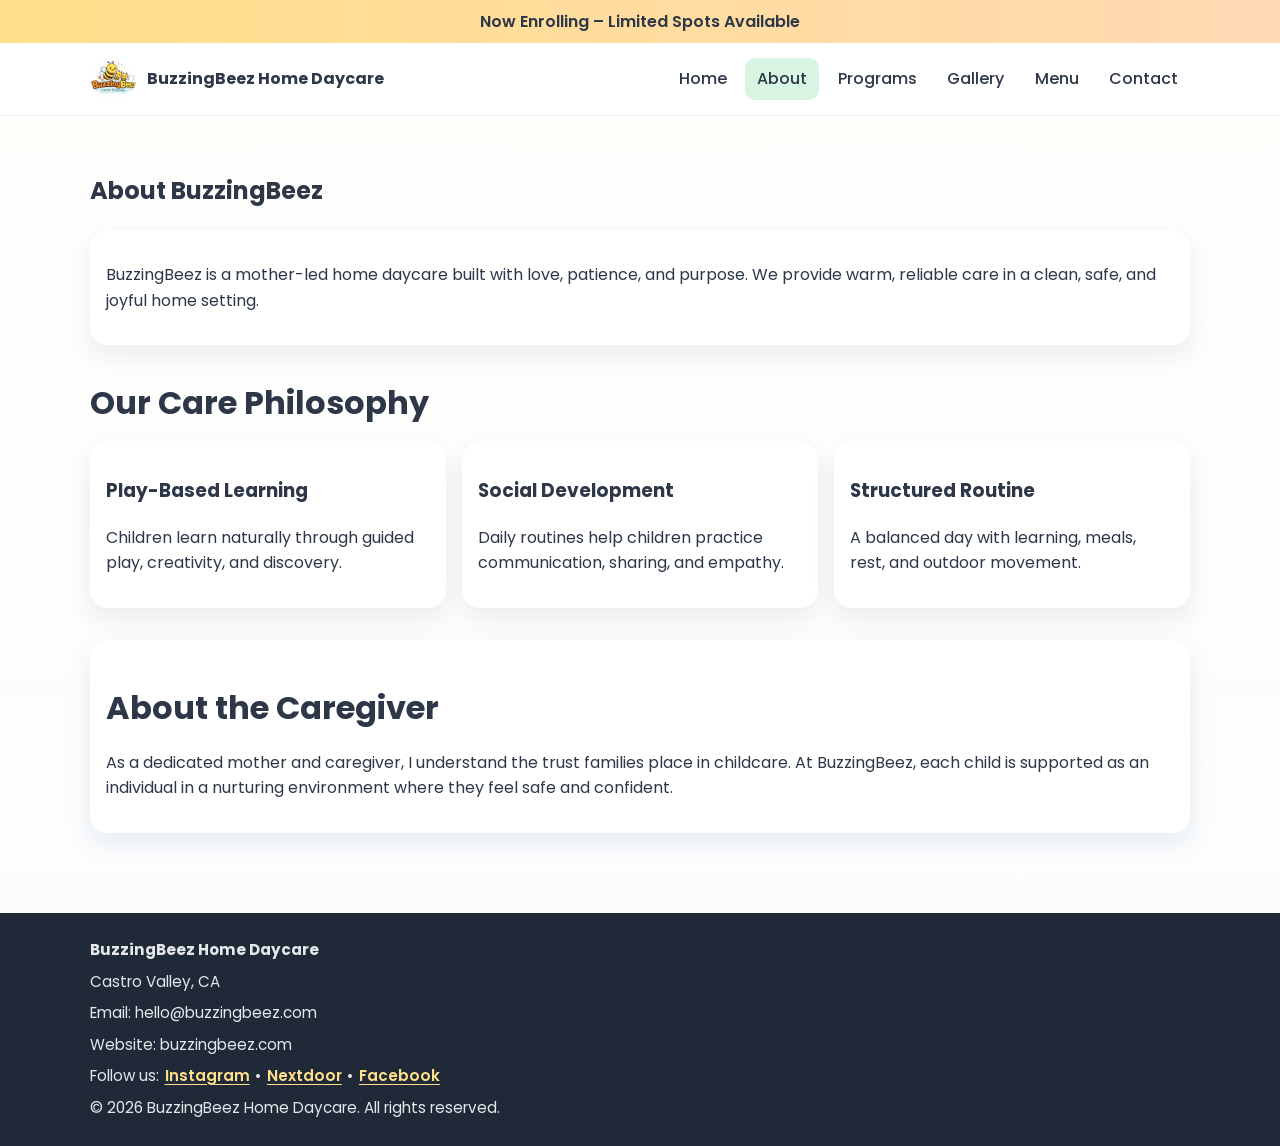
==== about.html @ f4328c12 "Add Facebook link to site footer" ====
<!doctype html><html lang="en"><head><meta charset="UTF-8" /><meta name="viewport" content="width=device-width,initial-scale=1" />
<title>About | BuzzingBeez Home Daycare</title><meta name="description" content="Learn about our philosophy and caregiver at BuzzingBeez Home Daycare." /><meta name="keywords" content="daycare, Castro Valley daycare, home daycare" />
<link rel="preconnect" href="https://fonts.googleapis.com"><link rel="preconnect" href="https://fonts.gstatic.com" crossorigin><link href="https://fonts.googleapis.com/css2?family=Poppins:wght@400;500;600;700&display=swap" rel="stylesheet"><link rel="stylesheet" href="styles.css" /><!-- Google tag (gtag.js) -->
<script async src="https://www.googletagmanager.com/gtag/js?id=G-1Y5N1Q3XLL"></script>
<script>
  window.dataLayer = window.dataLayer || [];
  function gtag(){dataLayer.push(arguments);}
  gtag('js', new Date());

  gtag('config', 'G-1Y5N1Q3XLL');
</script></head><body>
<div class="banner">Now Enrolling – Limited Spots Available</div><header class="site-header"><div class="container header-inner"><a class="brand" href="index.html"><img src="assets/logo.png" alt="BuzzingBeez logo"><span>BuzzingBeez Home Daycare</span></a><button class="menu-toggle" aria-label="Open menu" aria-expanded="false">☰</button><nav class="nav-links"><a  href="index.html">Home</a><a class="active" href="about.html">About</a><a  href="programs.html">Programs</a><a  href="gallery.html">Gallery</a><a  href="menu.html">Menu</a><a  href="contact.html">Contact</a></nav></div></header><main class="container"><section class="section fade-in"><h1>About BuzzingBeez</h1><div class="card"><p>BuzzingBeez is a mother-led home daycare built with love, patience, and purpose. We provide warm, reliable care in a clean, safe, and joyful home setting.</p></div></section><section class="section fade-in"><h2>Our Care Philosophy</h2><div class="grid cols-3"><article class="card"><h3>Play-Based Learning</h3><p>Children learn naturally through guided play, creativity, and discovery.</p></article><article class="card"><h3>Social Development</h3><p>Daily routines help children practice communication, sharing, and empathy.</p></article><article class="card"><h3>Structured Routine</h3><p>A balanced day with learning, meals, rest, and outdoor movement.</p></article></div></section><section class="section fade-in"><div class="card"><h2>About the Caregiver</h2><p>As a dedicated mother and caregiver, I understand the trust families place in childcare. At BuzzingBeez, each child is supported as an individual in a nurturing environment where they feel safe and confident.</p></div></section></main><footer class="site-footer"><div class="container footer-grid"><strong>BuzzingBeez Home Daycare</strong><span>Castro Valley, CA</span><span>Email: <a href="mailto:hello@buzzingbeez.com">hello@buzzingbeez.com</a></span><span>Website: buzzingbeez.com</span><span class="social-links">Follow us: <a href="https://www.instagram.com/buzzingbeezdaycare" target="_blank" rel="noopener noreferrer">Instagram</a> <span aria-hidden="true">•</span> <a href="https://nextdoor.com/page/buzzingbeez-home-daycare-castro-valley-ca/" target="_blank" rel="noopener noreferrer">Nextdoor</a> <span aria-hidden="true">•</span> <a href="https://www.facebook.com/profile.php?id=61589444971246" target="_blank" rel="noopener noreferrer">Facebook</a></span><span>© 2026 BuzzingBeez Home Daycare. All rights reserved.</span></div></footer><script src="script.js"></script></body></html>
---- styles.css ----
:root {
  --bg: #fffdf8;
  --surface: #ffffff;
  --text: #2d3748;
  --muted: #5f6b7a;
  --yellow: #ffe08a;
  --mint: #d8f5e3;
  --sky: #d9edff;
  --orange: #ffd9b3;
  --accent: #f4b400;
  --radius: 18px;
  --shadow: 0 10px 24px rgba(25, 38, 60, 0.08);
}
* { box-sizing: border-box; }
html { scroll-behavior: smooth; }
body {
  margin: 0;
  font-family: 'Poppins', system-ui, -apple-system, Segoe UI, Roboto, sans-serif;
  color: var(--text);
  background: linear-gradient(180deg, #fffefb 0%, #f9fcff 100%);
  line-height: 1.6;
}
a { color: inherit; text-decoration: none; }
img { max-width: 100%; display: block; }
.container { width: min(1100px, 92%); margin: 0 auto; }
.site-header {
  position: sticky; top: 0; z-index: 1000;
  backdrop-filter: blur(10px);
  background: rgba(255, 255, 255, 0.9);
  border-bottom: 1px solid #edf2f7;
}
.header-inner { display: flex; align-items: center; justify-content: space-between; padding: .8rem 0; }
.brand { display: flex; align-items: center; gap: .7rem; font-weight: 700; }
.brand img { width: 46px; height: 46px; object-fit: cover; border-radius: 50%; }
.menu-toggle {
  border: 0; background: var(--sky); border-radius: 12px; padding: .5rem .65rem; font-size: 1.2rem;
}
.nav-links { display: none; flex-direction: column; gap: .5rem; padding: .8rem 0 1rem; }
.nav-links a { padding: .5rem .75rem; border-radius: 10px; font-weight: 500; }
.nav-links a:hover, .nav-links a.active { background: var(--mint); }
.nav-links.open { display: flex; }
.banner {
  background: linear-gradient(90deg, var(--yellow), var(--orange));
  text-align: center; padding: .55rem 1rem; font-weight: 600;
}
main { padding: 1.5rem 0 3rem; }
.hero { display: grid; gap: 1.2rem; align-items: center; margin: 1.2rem 0 2rem; }
.hero-card {
  background: var(--surface); border-radius: var(--radius); padding: 1.4rem;
  box-shadow: var(--shadow);
}
.hero h1 { line-height: 1.25; font-size: clamp(1.7rem, 4vw, 2.6rem); margin: 0 0 .8rem; }
.hero p { color: var(--muted); margin: 0; }
.btn-row { display: flex; flex-wrap: wrap; gap: .75rem; margin-top: 1rem; }
.btn {
  display: inline-block; border-radius: 999px; padding: .8rem 1.2rem;
  font-weight: 600; border: 2px solid transparent;
}
.btn-primary { background: var(--accent); color: #1f2937; }
.btn-secondary { background: var(--mint); color: #1f2937; }
.btn-outline { border-color: #d4dce6; background: white; }
.section { margin-top: 2rem; }
.section h2 { font-size: clamp(1.35rem, 3vw, 2rem); margin-bottom: .8rem; }
.grid { display: grid; gap: 1rem; }
.card {
  background: var(--surface); border-radius: var(--radius); padding: 1rem;
  box-shadow: var(--shadow);
}

.schedule-list {
  display: grid;
  gap: .75rem;
}
.schedule-item {
  display: grid;
  gap: .25rem;
  align-items: center;
  background: var(--surface);
  border-left: 6px solid var(--accent);
  border-radius: 14px;
  padding: .9rem 1rem;
  box-shadow: var(--shadow);
}
.schedule-item time {
  color: #7a4c00;
  font-weight: 700;
}
.schedule-item span {
  color: var(--text);
  font-weight: 500;
}
.badge { display: inline-block; background: var(--sky); border-radius: 999px; padding: .2rem .6rem; font-size: .8rem; }
.trust-item h3 { margin: .4rem 0; }
.gallery-grid { grid-template-columns: repeat(2, 1fr); }
.gallery-grid img { border-radius: 14px; aspect-ratio: 4/3; object-fit: cover; }
.gallery-placeholder {
  display: grid;
  place-items: center;
  min-height: 140px;
  aspect-ratio: 4/3;
  border: 2px dashed #d4dce6;
  border-radius: 14px;
  background: linear-gradient(135deg, rgba(255, 224, 138, 0.35), rgba(217, 237, 255, 0.55));
  color: var(--muted);
  font-weight: 600;
  text-align: center;
  padding: 1rem;
}
.table-wrap { overflow-x: auto; border-radius: 14px; box-shadow: var(--shadow); }
table { width: 100%; border-collapse: collapse; background: white; }
th, td { padding: .9rem; border-bottom: 1px solid #edf2f7; text-align: left; }
th { background: var(--sky); }
form { display: grid; gap: .9rem; }
label { font-weight: 500; font-size: .95rem; }
input, textarea {
  width: 100%; padding: .75rem .85rem; border-radius: 12px; border: 1px solid #d8e0ea;
  font: inherit;
}
textarea { min-height: 120px; resize: vertical; }
.success {
  display: none; padding: .8rem; border-radius: 12px; background: #ecfdf3; border: 1px solid #88e0b2;
}
.site-footer {
  background: #1f2937; color: #e5e7eb; padding: 1.6rem 0; margin-top: 2rem;
}
.footer-grid { display: grid; gap: .45rem; font-size: .95rem; }
.social-links { display: flex; flex-wrap: wrap; gap: .35rem; align-items: center; }
.social-links a { color: var(--yellow); font-weight: 600; text-decoration: underline; text-underline-offset: 3px; }
.social-links a:hover { color: var(--orange); }
.fade-in { opacity: 0; transform: translateY(18px); transition: .5s ease; }
.fade-in.visible { opacity: 1; transform: translateY(0); }
@media (min-width: 768px) {
  .menu-toggle { display: none; }
  .nav-links { display: flex !important; flex-direction: row; align-items: center; gap: .4rem; padding: 0; }
  .hero { grid-template-columns: 1.2fr .8fr; }
  .grid.cols-3 { grid-template-columns: repeat(3, 1fr); }
  .grid.cols-4 { grid-template-columns: repeat(4, 1fr); }
  .schedule-item { grid-template-columns: 11rem 1fr; gap: 1rem; }
  .gallery-grid { grid-template-columns: repeat(4, 1fr); }
}
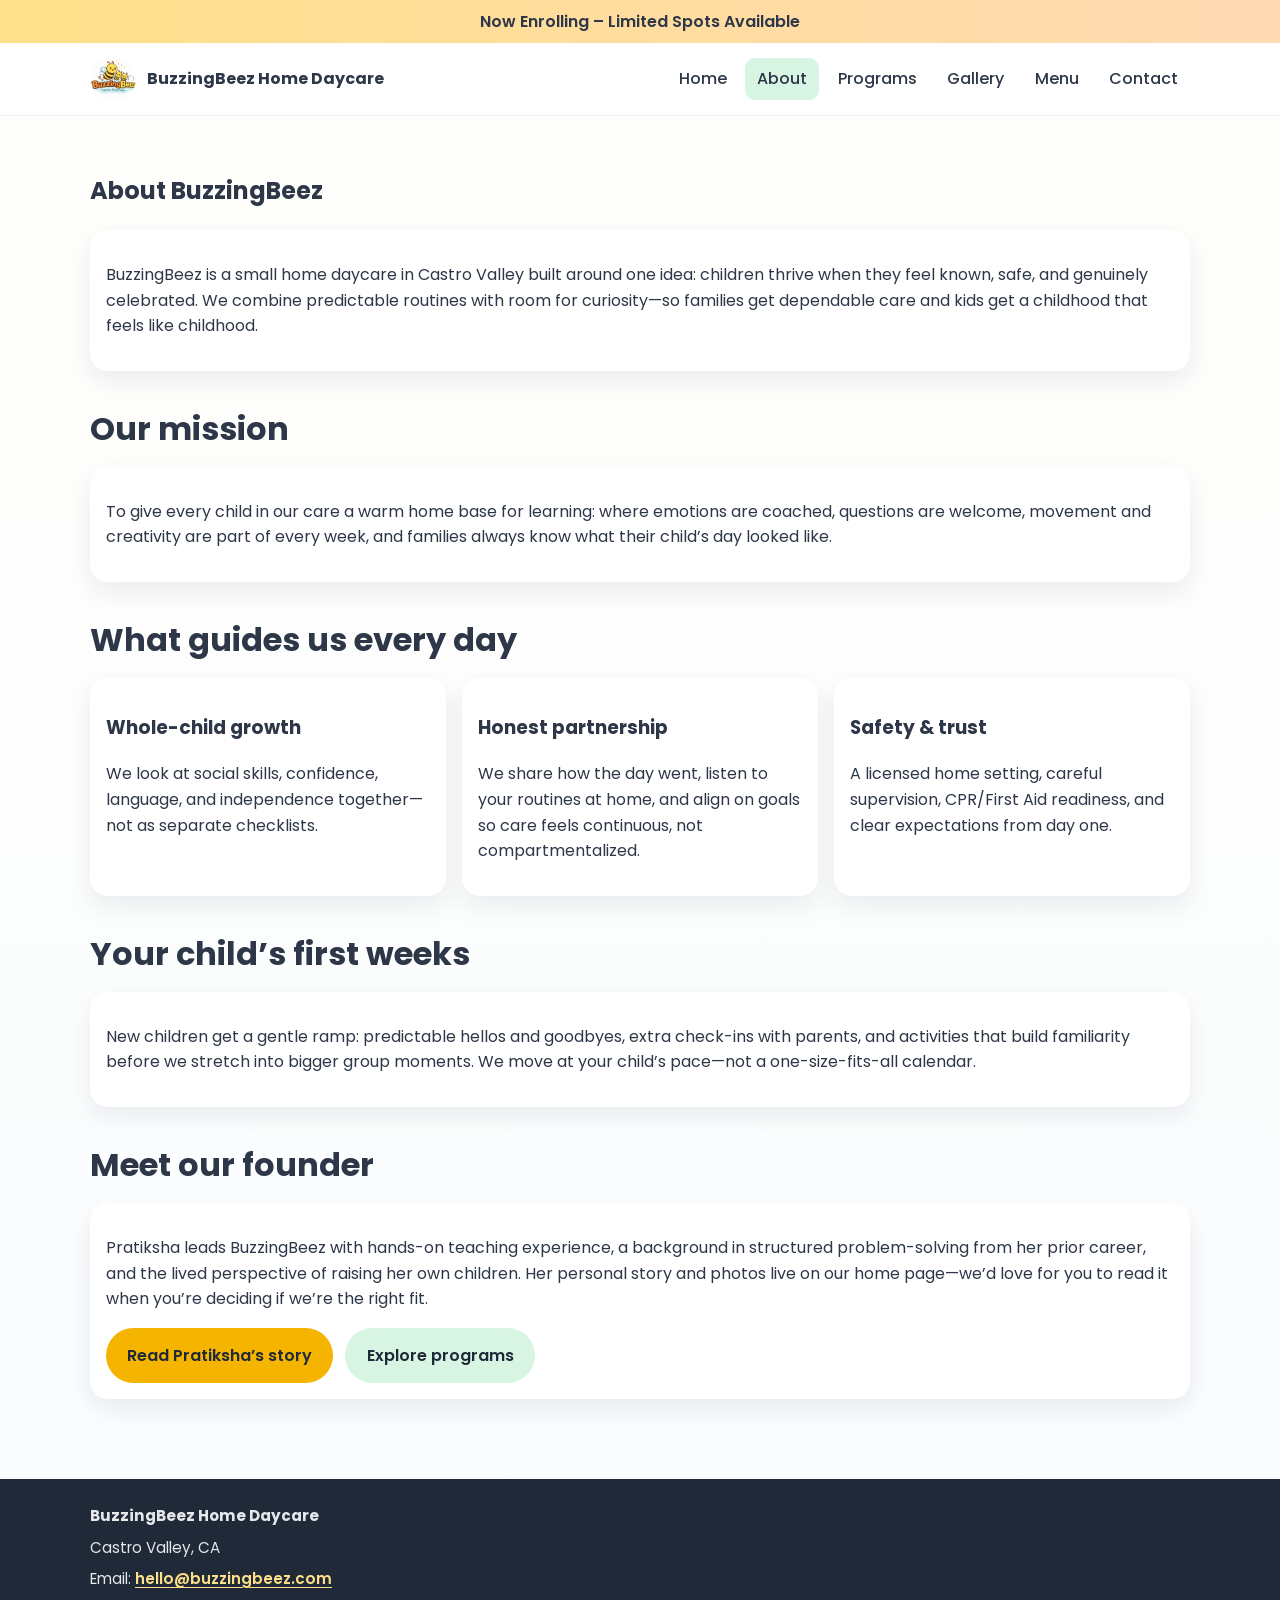
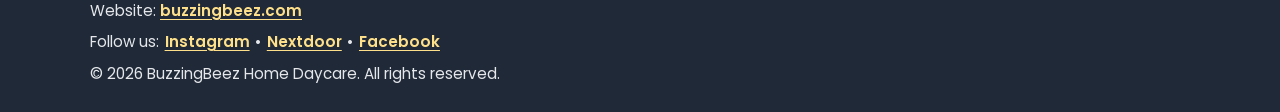
==== commit 291efaed: "updates" ====
--- a/about.html
+++ b/about.html
@@ -1,12 +1,98 @@
-<!doctype html><html lang="en"><head><meta charset="UTF-8" /><meta name="viewport" content="width=device-width,initial-scale=1" />
-<title>About | BuzzingBeez Home Daycare</title><meta name="description" content="Learn about our philosophy and caregiver at BuzzingBeez Home Daycare." /><meta name="keywords" content="daycare, Castro Valley daycare, home daycare" />
-<link rel="preconnect" href="https://fonts.googleapis.com"><link rel="preconnect" href="https://fonts.gstatic.com" crossorigin><link href="https://fonts.googleapis.com/css2?family=Poppins:wght@400;500;600;700&display=swap" rel="stylesheet"><link rel="stylesheet" href="styles.css" /><!-- Google tag (gtag.js) -->
-<script async src="https://www.googletagmanager.com/gtag/js?id=G-1Y5N1Q3XLL"></script>
-<script>
-  window.dataLayer = window.dataLayer || [];
-  function gtag(){dataLayer.push(arguments);}
-  gtag('js', new Date());
+<!doctype html>
+<html lang="en">
+<head>
+  <meta charset="UTF-8" />
+  <meta name="viewport" content="width=device-width,initial-scale=1" />
+  <title>About | BuzzingBeez Home Daycare</title>
+  <meta name="description" content="Mission, values, and how BuzzingBeez partners with families in Castro Valley—plus where to meet our founder." />
+  <meta name="keywords" content="daycare, Castro Valley daycare, home daycare" />
+  <link rel="preconnect" href="https://fonts.googleapis.com">
+  <link rel="preconnect" href="https://fonts.gstatic.com" crossorigin>
+  <link href="https://fonts.googleapis.com/css2?family=Poppins:wght@400;500;600;700&display=swap" rel="stylesheet">
+  <link rel="stylesheet" href="styles.css" />
+  <!-- Google tag (gtag.js) -->
+  <script async src="https://www.googletagmanager.com/gtag/js?id=G-1Y5N1Q3XLL"></script>
+  <script>
+    window.dataLayer = window.dataLayer || [];
+    function gtag(){dataLayer.push(arguments);}
+    gtag('js', new Date());
 
-  gtag('config', 'G-1Y5N1Q3XLL');
-</script></head><body>
-<div class="banner">Now Enrolling – Limited Spots Available</div><header class="site-header"><div class="container header-inner"><a class="brand" href="index.html"><img src="assets/logo.png" alt="BuzzingBeez logo"><span>BuzzingBeez Home Daycare</span></a><button class="menu-toggle" aria-label="Open menu" aria-expanded="false">☰</button><nav class="nav-links"><a  href="index.html">Home</a><a class="active" href="about.html">About</a><a  href="programs.html">Programs</a><a  href="gallery.html">Gallery</a><a  href="menu.html">Menu</a><a  href="contact.html">Contact</a></nav></div></header><main class="container"><section class="section fade-in"><h1>About BuzzingBeez</h1><div class="card"><p>BuzzingBeez is a mother-led home daycare built with love, patience, and purpose. We provide warm, reliable care in a clean, safe, and joyful home setting.</p></div></section><section class="section fade-in"><h2>Our Care Philosophy</h2><div class="grid cols-3"><article class="card"><h3>Play-Based Learning</h3><p>Children learn naturally through guided play, creativity, and discovery.</p></article><article class="card"><h3>Social Development</h3><p>Daily routines help children practice communication, sharing, and empathy.</p></article><article class="card"><h3>Structured Routine</h3><p>A balanced day with learning, meals, rest, and outdoor movement.</p></article></div></section><section class="section fade-in"><div class="card"><h2>About the Caregiver</h2><p>As a dedicated mother and caregiver, I understand the trust families place in childcare. At BuzzingBeez, each child is supported as an individual in a nurturing environment where they feel safe and confident.</p></div></section></main><footer class="site-footer"><div class="container footer-grid"><strong>BuzzingBeez Home Daycare</strong><span>Castro Valley, CA</span><span>Email: <a href="mailto:hello@buzzingbeez.com">hello@buzzingbeez.com</a></span><span>Website: buzzingbeez.com</span><span class="social-links">Follow us: <a href="https://www.instagram.com/buzzingbeezdaycare" target="_blank" rel="noopener noreferrer">Instagram</a> <span aria-hidden="true">•</span> <a href="https://nextdoor.com/page/buzzingbeez-home-daycare-castro-valley-ca/" target="_blank" rel="noopener noreferrer">Nextdoor</a> <span aria-hidden="true">•</span> <a href="https://www.facebook.com/profile.php?id=61589444971246" target="_blank" rel="noopener noreferrer">Facebook</a></span><span>© 2026 BuzzingBeez Home Daycare. All rights reserved.</span></div></footer><script src="script.js"></script></body></html>+    gtag('config', 'G-1Y5N1Q3XLL');
+  </script>
+</head>
+<body>
+  <div class="banner">Now Enrolling – Limited Spots Available</div>
+  <header class="site-header">
+    <div class="container header-inner">
+      <a class="brand" href="index.html"><img src="assets/logo.png" alt="BuzzingBeez logo"><span>BuzzingBeez Home Daycare</span></a>
+      <button class="menu-toggle" aria-label="Open menu" aria-expanded="false">☰</button>
+      <nav class="nav-links">
+        <a href="index.html">Home</a>
+        <a class="active" href="about.html">About</a>
+        <a href="programs.html">Programs</a>
+        <a href="gallery.html">Gallery</a>
+        <a href="menu.html">Menu</a>
+        <a href="contact.html">Contact</a>
+      </nav>
+    </div>
+  </header>
+  <main class="container">
+    <section class="section fade-in">
+      <h1>About BuzzingBeez</h1>
+      <div class="card">
+        <p>BuzzingBeez is a small home daycare in Castro Valley built around one idea: children thrive when they feel known, safe, and genuinely celebrated. We combine predictable routines with room for curiosity—so families get dependable care and kids get a childhood that feels like childhood.</p>
+      </div>
+    </section>
+    <section class="section fade-in">
+      <h2>Our mission</h2>
+      <div class="card">
+        <p>To give every child in our care a warm home base for learning: where emotions are coached, questions are welcome, movement and creativity are part of every week, and families always know what their child’s day looked like.</p>
+      </div>
+    </section>
+    <section class="section fade-in">
+      <h2>What guides us every day</h2>
+      <div class="grid cols-3">
+        <article class="card">
+          <h3>Whole-child growth</h3>
+          <p>We look at social skills, confidence, language, and independence together—not as separate checklists.</p>
+        </article>
+        <article class="card">
+          <h3>Honest partnership</h3>
+          <p>We share how the day went, listen to your routines at home, and align on goals so care feels continuous, not compartmentalized.</p>
+        </article>
+        <article class="card">
+          <h3>Safety &amp; trust</h3>
+          <p>A licensed home setting, careful supervision, CPR/First Aid readiness, and clear expectations from day one.</p>
+        </article>
+      </div>
+    </section>
+    <section class="section fade-in">
+      <h2>Your child’s first weeks</h2>
+      <div class="card">
+        <p>New children get a gentle ramp: predictable hellos and goodbyes, extra check-ins with parents, and activities that build familiarity before we stretch into bigger group moments. We move at your child’s pace—not a one-size-fits-all calendar.</p>
+      </div>
+    </section>
+    <section class="section fade-in">
+      <h2>Meet our founder</h2>
+      <div class="card">
+        <p>Pratiksha leads BuzzingBeez with hands-on teaching experience, a background in structured problem-solving from her prior career, and the lived perspective of raising her own children. Her personal story and photos live on our home page—we’d love for you to read it when you’re deciding if we’re the right fit.</p>
+        <div class="btn-row">
+          <a class="btn btn-primary" href="index.html#meet-pratiksha-title">Read Pratiksha’s story</a>
+          <a class="btn btn-secondary" href="programs.html">Explore programs</a>
+        </div>
+      </div>
+    </section>
+  </main>
+  <footer class="site-footer">
+    <div class="container footer-grid">
+      <strong>BuzzingBeez Home Daycare</strong>
+      <span>Castro Valley, CA</span>
+      <span>Email: <a href="mailto:hello@buzzingbeez.com">hello@buzzingbeez.com</a></span>
+      <span>Website: <a href="https://buzzingbeez.com/">buzzingbeez.com</a></span>
+      <span class="social-links">Follow us: <a href="https://www.instagram.com/buzzingbeezdaycare" target="_blank" rel="noopener noreferrer">Instagram</a> <span aria-hidden="true">•</span> <a href="https://nextdoor.com/page/buzzingbeez-home-daycare-castro-valley-ca/" target="_blank" rel="noopener noreferrer">Nextdoor</a> <span aria-hidden="true">•</span> <a href="https://www.facebook.com/profile.php?id=61589444971246" target="_blank" rel="noopener noreferrer">Facebook</a></span>
+      <span>© 2026 BuzzingBeez Home Daycare. All rights reserved.</span>
+    </div>
+  </footer>
+  <script src="script.js"></script>
+</body>
+</html>
--- a/styles.css
+++ b/styles.css
@@ -66,6 +66,167 @@
   background: var(--surface); border-radius: var(--radius); padding: 1rem;
   box-shadow: var(--shadow);
 }
+.section-lead { color: var(--muted); margin: -0.35rem 0 1rem; max-width: 42rem; }
+.text-link {
+  color: #b45309;
+  font-weight: 600;
+  text-decoration: underline;
+  text-underline-offset: 3px;
+}
+.text-link:hover { color: #92400e; }
+.faq-list { margin: 0; }
+.faq-list dt { font-weight: 600; margin-top: 1rem; color: var(--text); }
+.faq-list dt:first-child { margin-top: 0; }
+.faq-list dd { margin: 0.35rem 0 0; color: var(--muted); padding: 0; }
+.menu-note { margin-top: 1rem; }
+.menu-note p { margin: 0; color: var(--muted); }
+
+.meet-pratiksha {
+  position: relative;
+  display: grid;
+  gap: 1.5rem;
+  overflow: hidden;
+  border: 1px solid rgba(244, 180, 0, 0.18);
+  border-radius: 28px;
+  padding: clamp(1.1rem, 4vw, 2.4rem);
+  background:
+    radial-gradient(circle at 12% 12%, rgba(255, 224, 138, 0.52), transparent 28%),
+    radial-gradient(circle at 88% 8%, rgba(216, 245, 227, 0.65), transparent 24%),
+    linear-gradient(135deg, rgba(255, 253, 248, 0.98), rgba(217, 237, 255, 0.48));
+  box-shadow: 0 18px 45px rgba(25, 38, 60, 0.11);
+}
+.meet-pratiksha::before {
+  content: "";
+  position: absolute;
+  inset: 1rem;
+  border: 1px solid rgba(255, 255, 255, 0.85);
+  border-radius: 22px;
+  pointer-events: none;
+}
+.meet-pratiksha__photo-wrap {
+  position: relative;
+  min-height: 360px;
+  display: grid;
+  place-items: center;
+}
+.meet-pratiksha__accent {
+  position: absolute;
+  border-radius: 999px;
+  filter: blur(1px);
+  animation: float-soft 8s ease-in-out infinite;
+}
+.meet-pratiksha__accent--sun {
+  width: 12rem;
+  height: 12rem;
+  top: 0.3rem;
+  left: 0.2rem;
+  background: rgba(255, 224, 138, 0.7);
+}
+.meet-pratiksha__accent--mint {
+  width: 15rem;
+  height: 15rem;
+  right: 0;
+  bottom: 0.2rem;
+  background: rgba(216, 245, 227, 0.78);
+  animation-delay: -3s;
+}
+.meet-pratiksha__photo-card {
+  position: relative;
+  z-index: 1;
+  width: min(100%, 390px);
+  margin: 0;
+  overflow: hidden;
+  border: 10px solid rgba(255, 255, 255, 0.88);
+  border-radius: 32px;
+  background: white;
+  box-shadow: 0 20px 42px rgba(45, 55, 72, 0.16);
+  transform: rotate(-2deg);
+}
+.meet-pratiksha__photo-card img {
+  width: 100%;
+  aspect-ratio: 4 / 5;
+  object-fit: cover;
+  object-position: 58% 42%;
+}
+.meet-pratiksha__photo-card figcaption {
+  position: absolute;
+  left: 1rem;
+  right: 1rem;
+  bottom: 1rem;
+  border-radius: 999px;
+  padding: .65rem .85rem;
+  background: rgba(255, 255, 255, 0.88);
+  color: #7a4c00;
+  font-size: .88rem;
+  font-weight: 700;
+  text-align: center;
+  box-shadow: 0 8px 22px rgba(25, 38, 60, 0.1);
+}
+.meet-pratiksha__content {
+  position: relative;
+  z-index: 1;
+}
+.meet-pratiksha__eyebrow {
+  background: rgba(255, 224, 138, 0.72);
+  color: #7a4c00;
+  font-weight: 700;
+}
+.meet-pratiksha h2 {
+  margin: .65rem 0 .8rem;
+  line-height: 1.1;
+  font-size: clamp(2rem, 5vw, 3.25rem);
+}
+.meet-pratiksha__bio {
+  display: grid;
+  gap: .8rem;
+  color: var(--muted);
+}
+.meet-pratiksha__bio p {
+  margin: 0;
+}
+.meet-pratiksha__bio strong {
+  color: var(--text);
+  font-size: 1.08rem;
+}
+.meet-pratiksha__quote {
+  margin: 1.2rem 0;
+  border-left: 6px solid var(--accent);
+  border-radius: 18px;
+  padding: 1rem 1.1rem;
+  background: rgba(255, 255, 255, 0.78);
+  color: #6b4600;
+  font-size: clamp(1rem, 2vw, 1.18rem);
+  font-weight: 700;
+  box-shadow: 0 12px 30px rgba(25, 38, 60, 0.08);
+}
+.meet-pratiksha__badges {
+  display: flex;
+  flex-wrap: wrap;
+  gap: .7rem;
+}
+.meet-pratiksha__badges span {
+  display: inline-flex;
+  align-items: center;
+  gap: .35rem;
+  border: 1px solid rgba(212, 220, 230, 0.85);
+  border-radius: 999px;
+  padding: .55rem .8rem;
+  background: rgba(255, 255, 255, 0.82);
+  color: #384252;
+  font-size: .88rem;
+  font-weight: 700;
+  box-shadow: 0 8px 18px rgba(25, 38, 60, 0.06);
+}
+.meet-pratiksha__actions {
+  margin-top: 1.25rem;
+}
+@keyframes float-soft {
+  0%, 100% { transform: translate3d(0, 0, 0) scale(1); }
+  50% { transform: translate3d(0.45rem, -0.65rem, 0) scale(1.04); }
+}
+@media (prefers-reduced-motion: reduce) {
+  .meet-pratiksha__accent { animation: none; }
+}
 
 .schedule-list {
   display: grid;
@@ -123,6 +284,12 @@
 .site-footer {
   background: #1f2937; color: #e5e7eb; padding: 1.6rem 0; margin-top: 2rem;
 }
+.site-footer .footer-grid span:not(.social-links) a {
+  color: var(--yellow);
+  font-weight: 600;
+  text-decoration: underline;
+  text-underline-offset: 3px;
+}
 .footer-grid { display: grid; gap: .45rem; font-size: .95rem; }
 .social-links { display: flex; flex-wrap: wrap; gap: .35rem; align-items: center; }
 .social-links a { color: var(--yellow); font-weight: 600; text-decoration: underline; text-underline-offset: 3px; }
@@ -133,6 +300,7 @@
   .menu-toggle { display: none; }
   .nav-links { display: flex !important; flex-direction: row; align-items: center; gap: .4rem; padding: 0; }
   .hero { grid-template-columns: 1.2fr .8fr; }
+  .meet-pratiksha { grid-template-columns: .9fr 1.1fr; align-items: center; }
   .grid.cols-3 { grid-template-columns: repeat(3, 1fr); }
   .grid.cols-4 { grid-template-columns: repeat(4, 1fr); }
   .schedule-item { grid-template-columns: 11rem 1fr; gap: 1rem; }
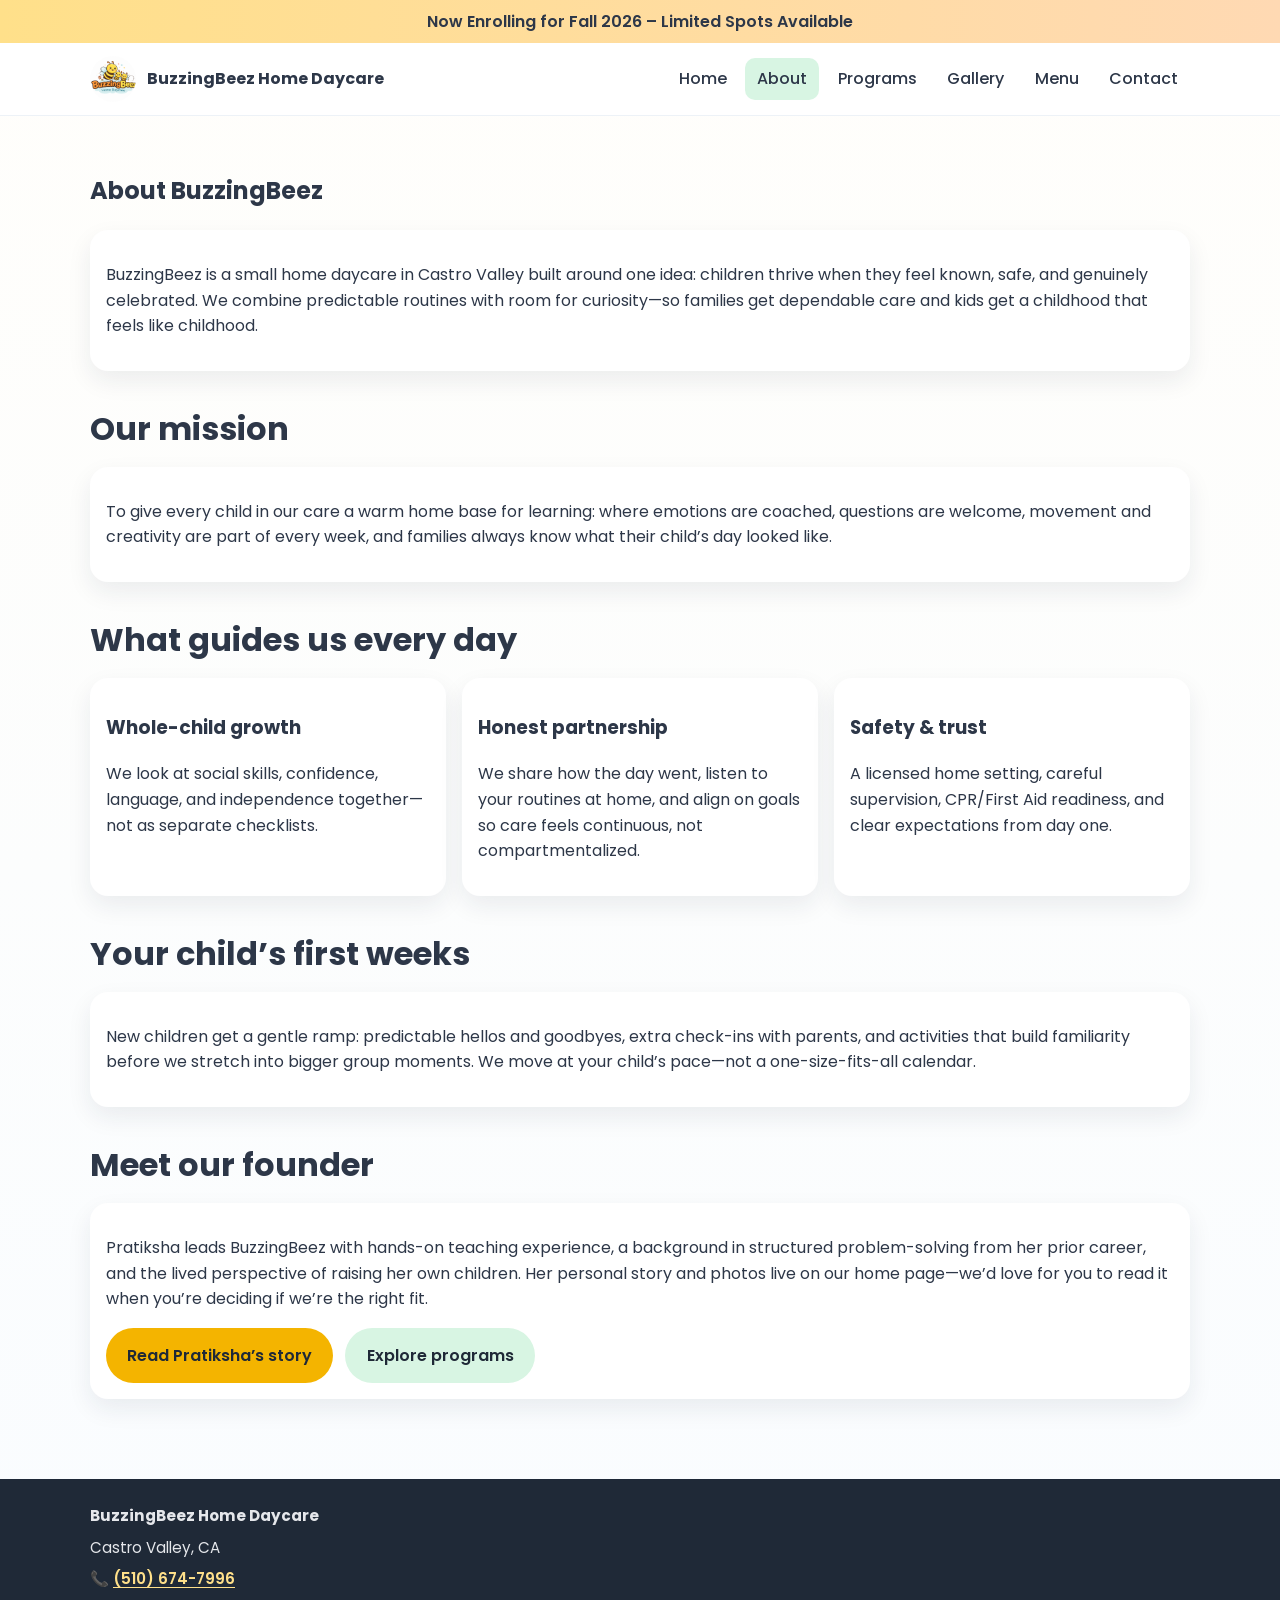
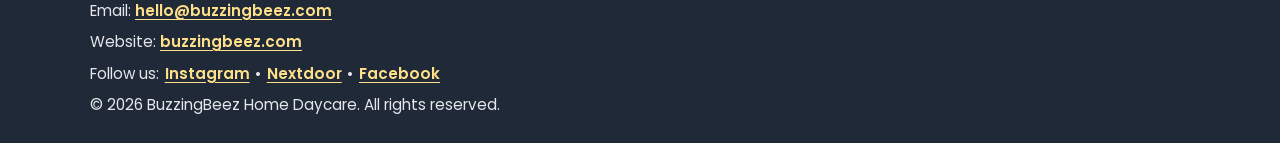
==== commit c243db14: "Fix enrollment copy, add phone number, expand programs section" ====
--- a/about.html
+++ b/about.html
@@ -3,12 +3,24 @@
 <head>
   <meta charset="UTF-8" />
   <meta name="viewport" content="width=device-width,initial-scale=1" />
-  <title>About | BuzzingBeez Home Daycare</title>
-  <meta name="description" content="Mission, values, and how BuzzingBeez partners with families in Castro Valley—plus where to meet our founder." />
+  <title>About Our Licensed Home Daycare in Castro Valley | BuzzingBeez</title>
+  <meta name="description" content="Learn about BuzzingBeez Home Daycare’s family-oriented philosophy, small group care, and nurturing preschool approach for East Bay families." />
   <meta name="keywords" content="daycare, Castro Valley daycare, home daycare" />
+  <link rel="canonical" href="https://buzzingbeez.com/about.html" />
+  <meta property="og:type" content="website" />
+  <meta property="og:title" content="About Our Licensed Home Daycare in Castro Valley | BuzzingBeez" />
+  <meta property="og:description" content="Learn about BuzzingBeez Home Daycare’s family-oriented philosophy, small group care, and nurturing preschool approach for East Bay families." />
+  <meta property="og:url" content="https://buzzingbeez.com/about.html" />
+  <meta property="og:image" content="https://buzzingbeez.com/assets/logo.png" />
+  <meta name="twitter:card" content="summary_large_image" />
+  <meta name="twitter:title" content="About Our Licensed Home Daycare in Castro Valley | BuzzingBeez" />
+  <meta name="twitter:description" content="Learn about BuzzingBeez Home Daycare’s family-oriented philosophy, small group care, and nurturing preschool approach for East Bay families." />
+  <meta name="twitter:image" content="https://buzzingbeez.com/assets/logo.png" />
+
   <link rel="preconnect" href="https://fonts.googleapis.com">
   <link rel="preconnect" href="https://fonts.gstatic.com" crossorigin>
   <link href="https://fonts.googleapis.com/css2?family=Poppins:wght@400;500;600;700&display=swap" rel="stylesheet">
+  <link rel="icon" href="assets/logo.png" type="image/png">
   <link rel="stylesheet" href="styles.css" />
   <!-- Google tag (gtag.js) -->
   <script async src="https://www.googletagmanager.com/gtag/js?id=G-1Y5N1Q3XLL"></script>
@@ -19,9 +31,26 @@
 
     gtag('config', 'G-1Y5N1Q3XLL');
   </script>
+
+<script type="application/ld+json">
+{
+  "@context":"https://schema.org",
+  "@type":["LocalBusiness","ChildCare","Preschool"],
+  "name":"BuzzingBeez Home Daycare",
+  "url":"https://buzzingbeez.com/",
+  "image":"https://buzzingbeez.com/assets/logo.png",
+  "telephone":"+1-510-674-7996",
+  "email":"hello@buzzingbeez.com",
+  "address":{"@type":"PostalAddress","streetAddress":"25852 Five Canyons Pkwy","addressLocality":"Castro Valley","addressRegion":"CA","postalCode":"94552","addressCountry":"US"},
+  "areaServed":["Castro Valley","Hayward","San Leandro","East Bay"],
+  "priceRange":"$$",
+  "openingHoursSpecification":[{"@type":"OpeningHoursSpecification","dayOfWeek":["Monday","Tuesday","Wednesday","Thursday","Friday"],"opens":"08:30","closes":"17:30"}],
+  "description":"Licensed home based childcare in Castro Valley for ages 1–6 with preschool learning, healthy meals, and dance enrichment."
+}
+</script>
 </head>
 <body>
-  <div class="banner">Now Enrolling – Limited Spots Available</div>
+  <div class="banner">Now Enrolling for Fall 2026 – Limited Spots Available</div>
   <header class="site-header">
     <div class="container header-inner">
       <a class="brand" href="index.html"><img src="assets/logo.png" alt="BuzzingBeez logo"><span>BuzzingBeez Home Daycare</span></a>
@@ -87,6 +116,7 @@
     <div class="container footer-grid">
       <strong>BuzzingBeez Home Daycare</strong>
       <span>Castro Valley, CA</span>
+      <span>📞 <a href="tel:+15106747996">(510) 674-7996</a></span>
       <span>Email: <a href="mailto:hello@buzzingbeez.com">hello@buzzingbeez.com</a></span>
       <span>Website: <a href="https://buzzingbeez.com/">buzzingbeez.com</a></span>
       <span class="social-links">Follow us: <a href="https://www.instagram.com/buzzingbeezdaycare" target="_blank" rel="noopener noreferrer">Instagram</a> <span aria-hidden="true">•</span> <a href="https://nextdoor.com/page/buzzingbeez-home-daycare-castro-valley-ca/" target="_blank" rel="noopener noreferrer">Nextdoor</a> <span aria-hidden="true">•</span> <a href="https://www.facebook.com/profile.php?id=61589444971246" target="_blank" rel="noopener noreferrer">Facebook</a></span>
--- a/styles.css
+++ b/styles.css
@@ -254,6 +254,81 @@
 .trust-item h3 { margin: .4rem 0; }
 .gallery-grid { grid-template-columns: repeat(2, 1fr); }
 .gallery-grid img { border-radius: 14px; aspect-ratio: 4/3; object-fit: cover; }
+
+.instagram-grid {
+  display: grid;
+  gap: 1rem;
+  grid-template-columns: 1fr;
+  justify-items: center;
+}
+.instagram-grid .instagram-media {
+  margin: 0 !important;
+  min-width: 0 !important;
+  width: 100% !important;
+  max-width: 100% !important;
+}
+.instagram-grid .instagram-embed-fallback {
+  display: grid;
+  place-items: center;
+  min-height: 200px;
+  border-radius: var(--radius);
+  padding: 1.25rem;
+  background: var(--surface);
+  box-shadow: var(--shadow);
+  text-align: center;
+  color: var(--muted);
+  font-weight: 500;
+}
+.instagram-grid .instagram-embed-fallback a {
+  color: #b45309;
+  font-weight: 600;
+  text-decoration: underline;
+  text-underline-offset: 3px;
+}
+
+.videos-section .section-header { margin-bottom: 1.25rem; }
+.videos-section .section-subtitle {
+  font-size: clamp(1.35rem, 3vw, 2rem);
+  font-weight: 700;
+  margin: 0 0 0.5rem;
+  color: var(--text);
+}
+.videos-section .section-description {
+  margin: 0;
+  max-width: 42rem;
+  color: var(--muted);
+  line-height: 1.6;
+}
+.videos-grid {
+  display: grid;
+  gap: 1rem;
+  grid-template-columns: 1fr;
+}
+.video-card {
+  background: var(--surface);
+  border-radius: var(--radius);
+  overflow: hidden;
+  box-shadow: var(--shadow);
+  padding: 0;
+}
+.video-wrapper {
+  position: relative;
+  width: 100%;
+  padding-bottom: 56.25%;
+  height: 0;
+  background: #111827;
+  border-radius: var(--radius);
+  overflow: hidden;
+}
+.video-wrapper iframe {
+  position: absolute;
+  top: 0;
+  left: 0;
+  width: 100%;
+  height: 100%;
+  border: 0;
+}
+
 .gallery-placeholder {
   display: grid;
   place-items: center;
@@ -305,4 +380,18 @@
   .grid.cols-4 { grid-template-columns: repeat(4, 1fr); }
   .schedule-item { grid-template-columns: 11rem 1fr; gap: 1rem; }
   .gallery-grid { grid-template-columns: repeat(4, 1fr); }
-}
+  .videos-grid { grid-template-columns: repeat(3, 1fr); }
+  .instagram-grid { grid-template-columns: repeat(3, 1fr); align-items: start; }
+}
+
+.gallery-item { margin: 0; }
+.gallery-item figcaption { font-size: .78rem; color: var(--muted); margin-top: .35rem; }
+.mobile-sticky-cta { display:none; }
+iframe { width:100%; min-height:280px; border:0; border-radius:14px; }
+@media (max-width: 768px) {
+  .mobile-sticky-cta {
+    display:block; position:fixed; bottom:14px; left:50%; transform:translateX(-50%);
+    background: var(--accent); color:#1f2937; font-weight:700; padding:.75rem 1.2rem; border-radius:999px;
+    box-shadow: 0 10px 24px rgba(25,38,60,.2); z-index:1100;
+  }
+}
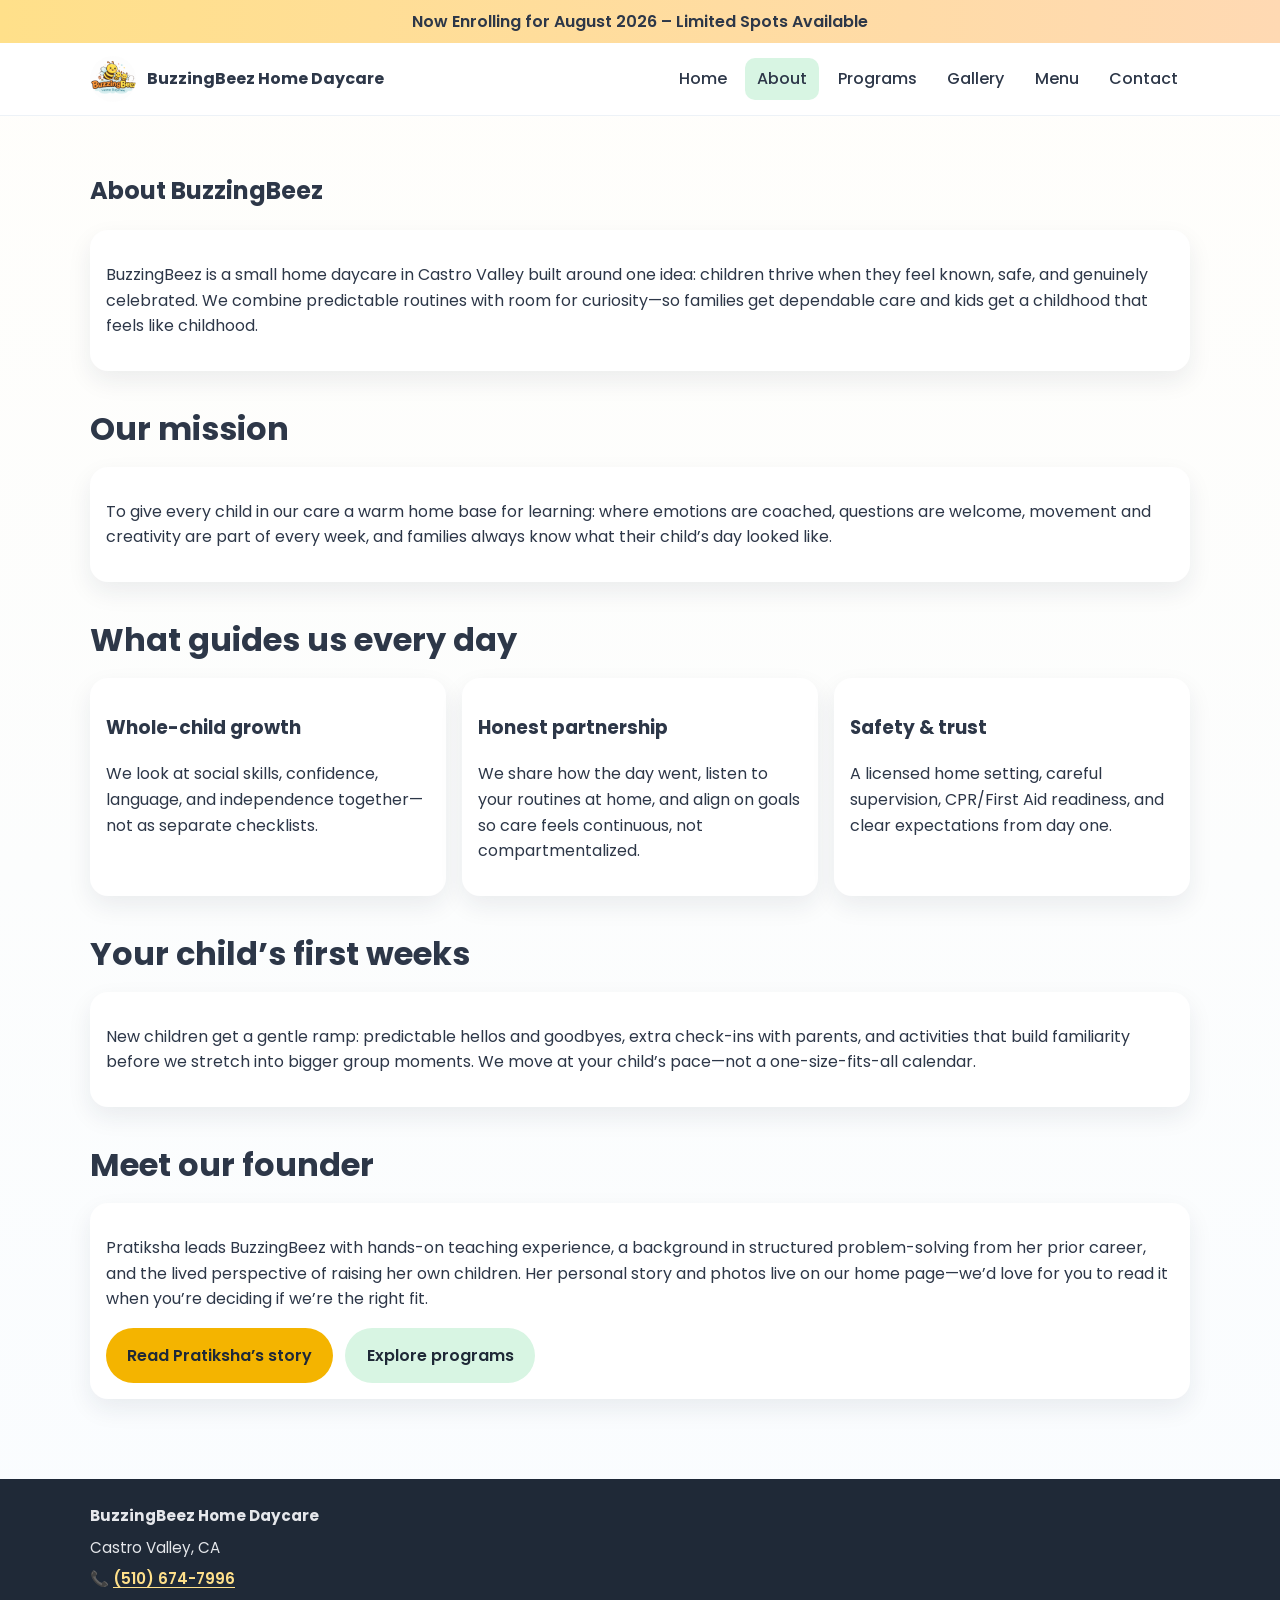
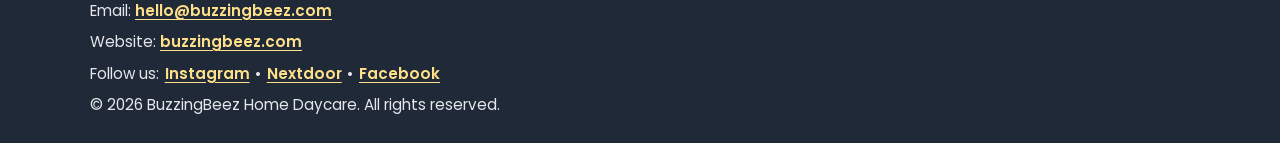
==== commit 85e90239: "Update enrollment copy to August 2026" ====
--- a/about.html
+++ b/about.html
@@ -50,7 +50,7 @@
 </script>
 </head>
 <body>
-  <div class="banner">Now Enrolling for Fall 2026 – Limited Spots Available</div>
+  <div class="banner">Now Enrolling for August 2026 – Limited Spots Available</div>
   <header class="site-header">
     <div class="container header-inner">
       <a class="brand" href="index.html"><img src="assets/logo.png" alt="BuzzingBeez logo"><span>BuzzingBeez Home Daycare</span></a>
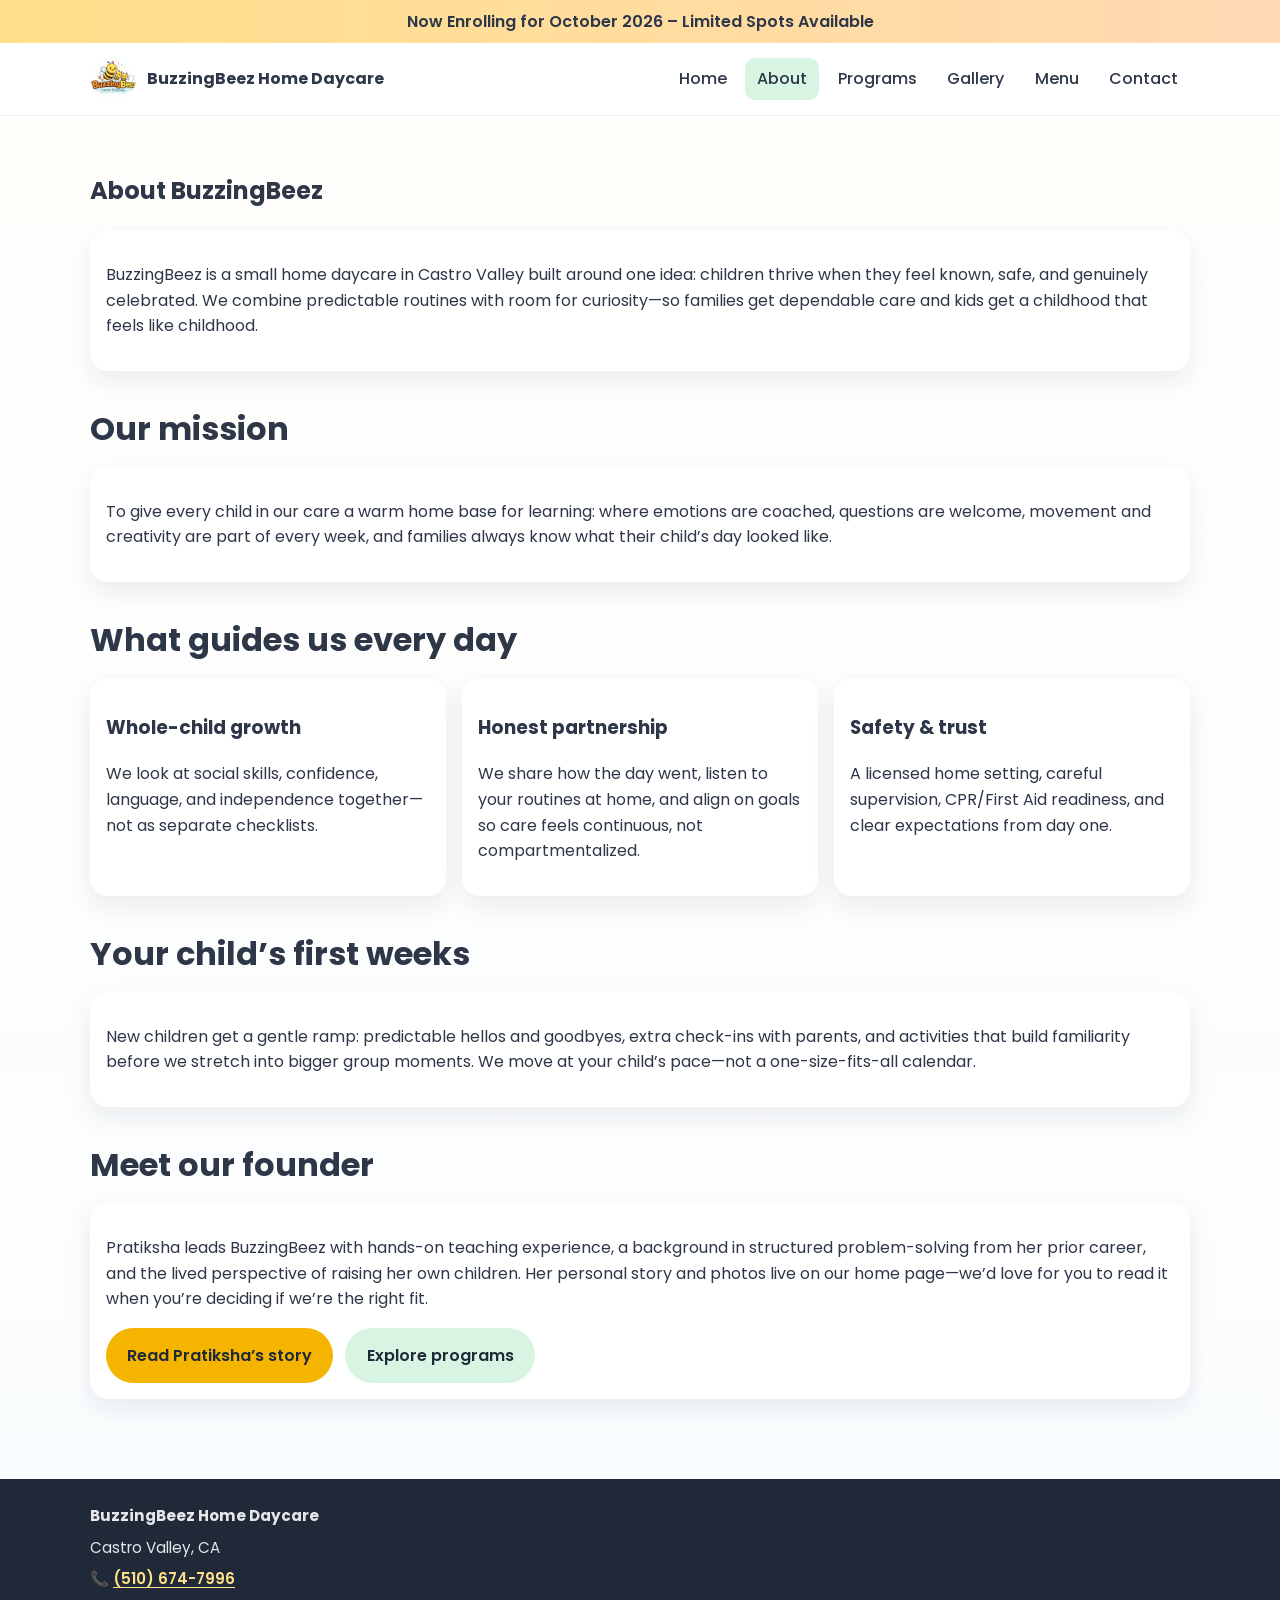
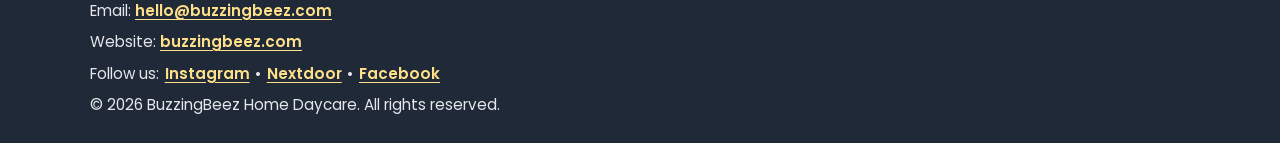
==== commit bbca2168: "Update enrollment copy to October 2026 Keep banners and the home CTA aligned with the current enroll" ====
--- a/about.html
+++ b/about.html
@@ -50,7 +50,7 @@
 </script>
 </head>
 <body>
-  <div class="banner">Now Enrolling for August 2026 – Limited Spots Available</div>
+  <div class="banner">Now Enrolling for October 2026 – Limited Spots Available</div>
   <header class="site-header">
     <div class="container header-inner">
       <a class="brand" href="index.html"><img src="assets/logo.png" alt="BuzzingBeez logo"><span>BuzzingBeez Home Daycare</span></a>
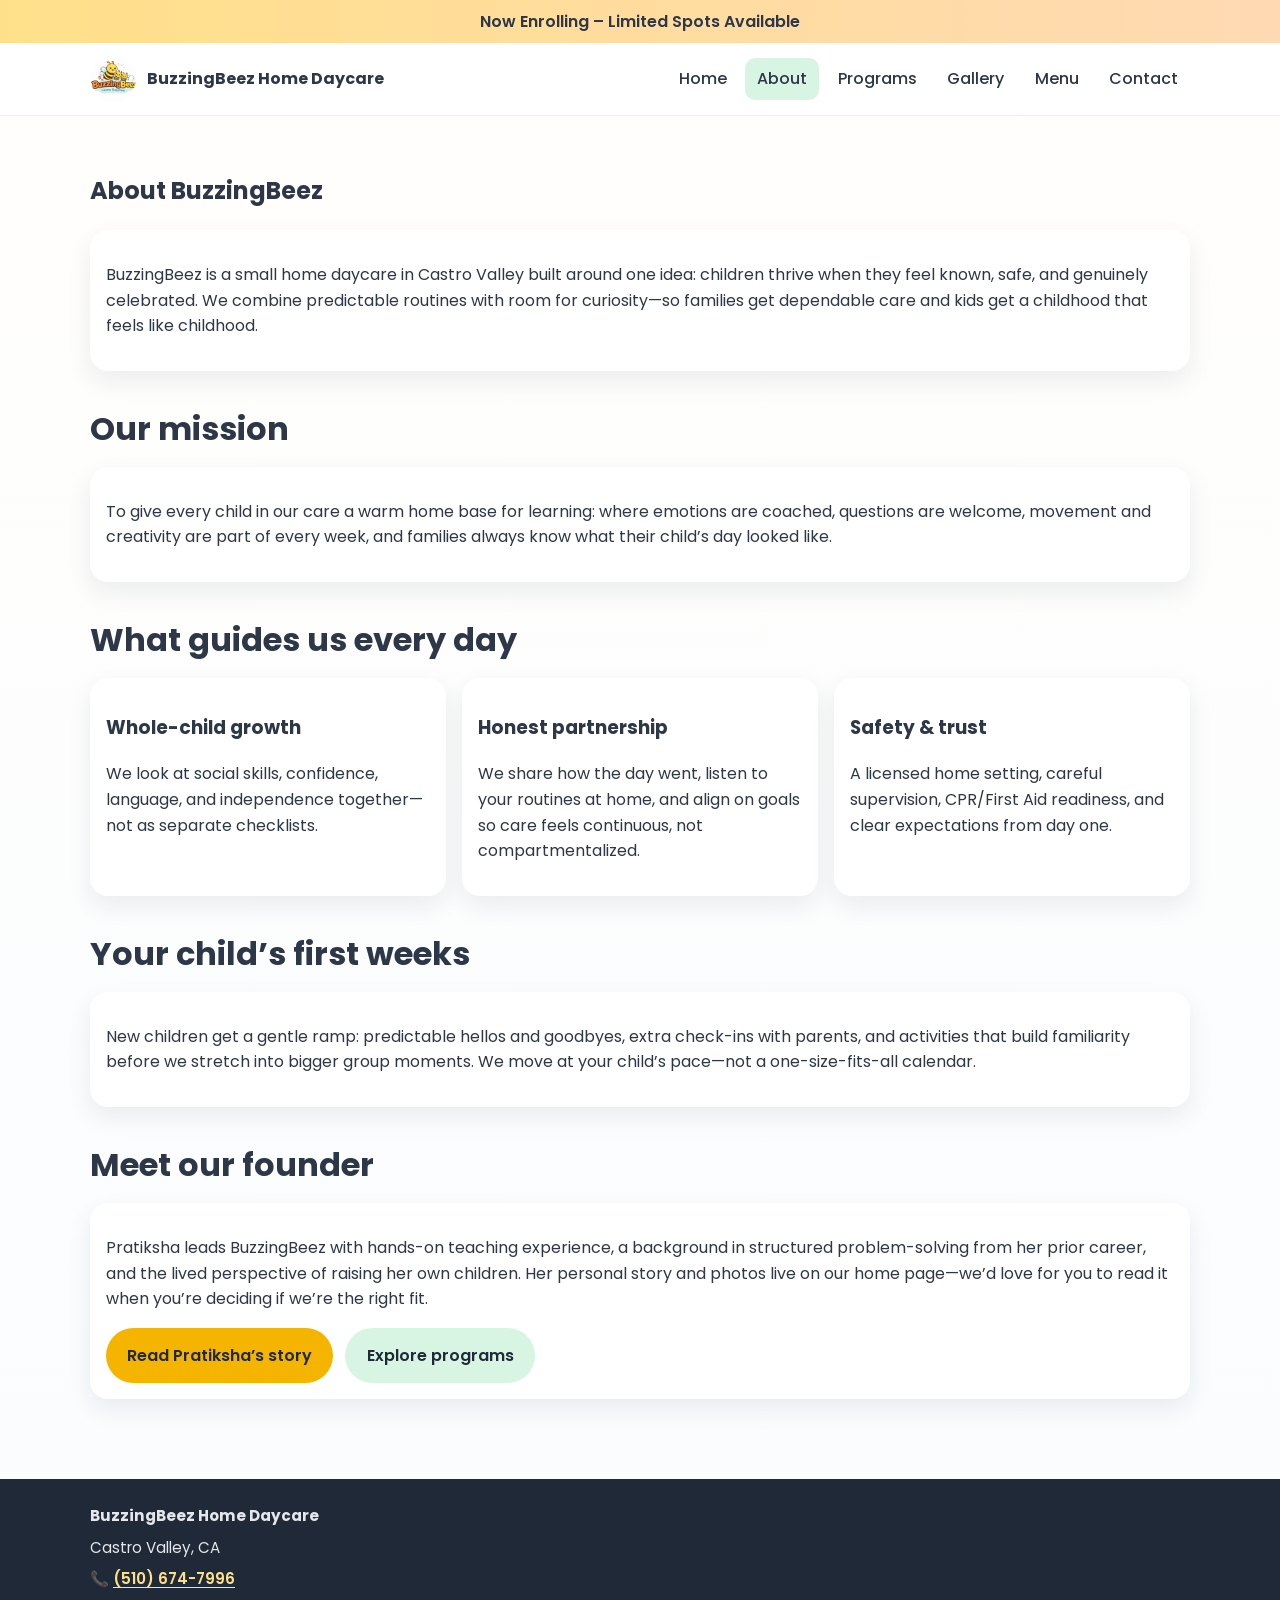
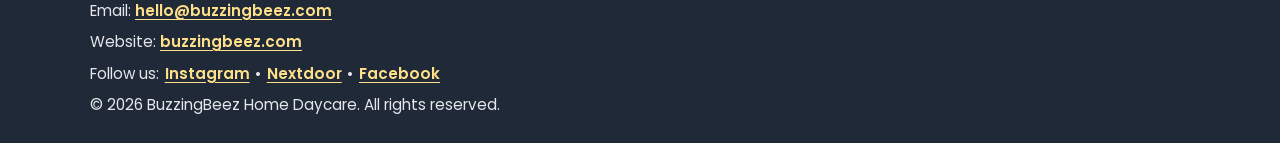
==== commit ddca1fcf: "Remove month from enrollment copy Keep the banner evergreen so it does not go stale after October 20" ====
--- a/about.html
+++ b/about.html
@@ -50,7 +50,7 @@
 </script>
 </head>
 <body>
-  <div class="banner">Now Enrolling for October 2026 – Limited Spots Available</div>
+  <div class="banner">Now Enrolling – Limited Spots Available</div>
   <header class="site-header">
     <div class="container header-inner">
       <a class="brand" href="index.html"><img src="assets/logo.png" alt="BuzzingBeez logo"><span>BuzzingBeez Home Daycare</span></a>
